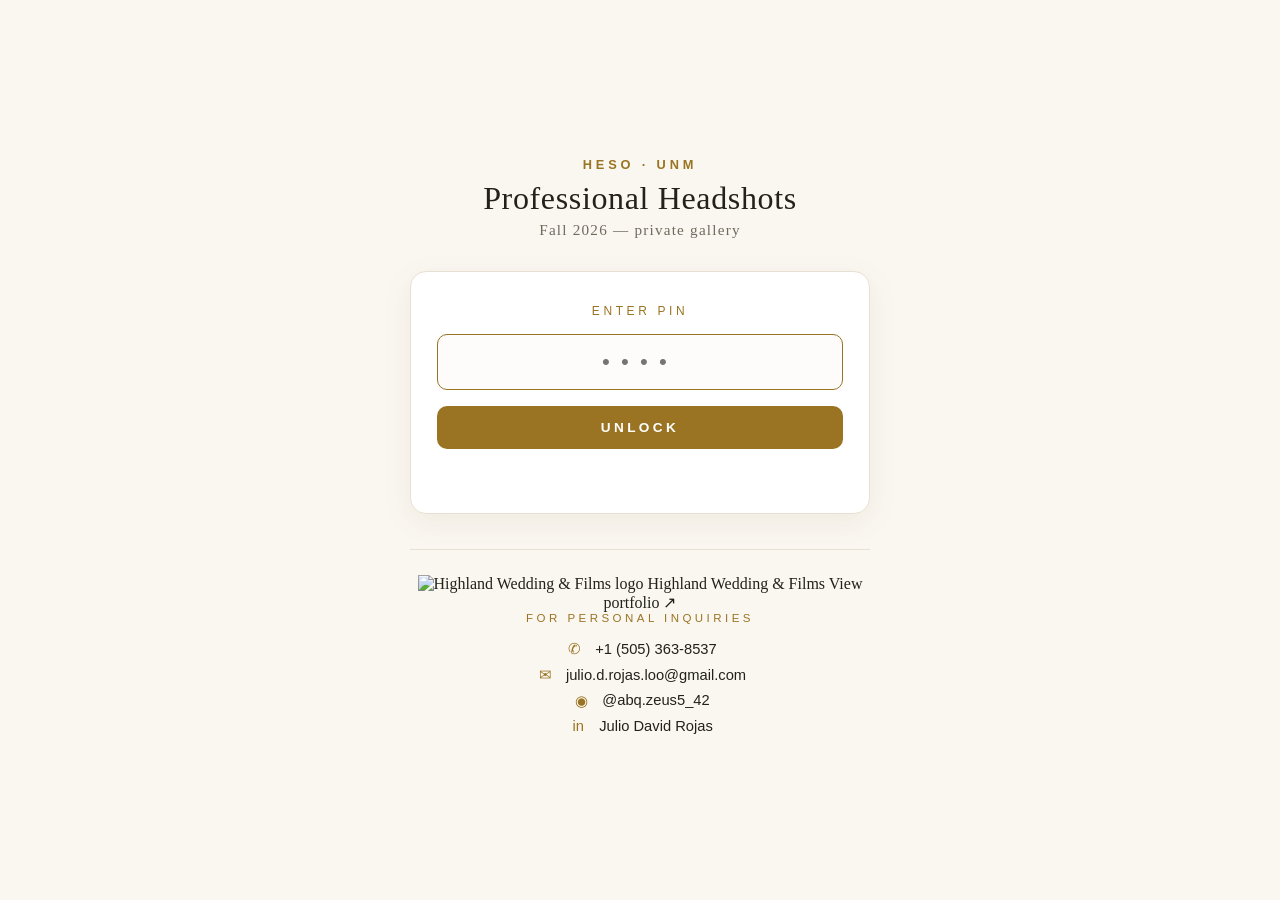
==== index.html @ ef0e8b31 "Add Highland Wedding & Films logo linking to portfolio" ====
<!DOCTYPE html>
<html lang="en">
<head>
<meta charset="UTF-8">
<meta name="viewport" content="width=device-width, initial-scale=1.0">
<title>HESO · UNM — Headshots</title>
<meta name="description" content="HESO UNM professional headshots — Fall 2026. Private gallery.">
<link rel="stylesheet" href="styles.css">
</head>
<body class="pinpage">
  <div class="pinwrap">
    <div class="brand">HESO · UNM</div>
    <h1>Professional Headshots</h1>
    <p class="sub">Fall 2026 — private gallery</p>
    <div class="pinbox">
      <div class="pintitle">ENTER PIN</div>
      <input type="password" inputmode="numeric" id="pinInput" placeholder="••••" autocomplete="off" maxlength="12">
      <button id="pinGo">UNLOCK</button>
      <div class="pinerr" id="pinErr"></div>
    </div>
    <div class="contact">
      <a class="logolink" href="https://highlandfilms.lovable.app" target="_blank" rel="noopener" aria-label="Highland Wedding and Films — portfolio">
        <img src="assets/logo-badge.png" alt="Highland Wedding &amp; Films logo">
        <span class="logoname">Highland Wedding &amp; Films</span>
        <span class="logocta">View portfolio ↗</span>
      </a>
      <div class="ctitle">For personal inquiries</div>
      <div class="crow"><span class="cicon">✆</span><a href="tel:+15053638537">+1 (505) 363-8537</a></div>
      <div class="crow"><span class="cicon">✉</span><a href="mailto:julio.d.rojas.loo@gmail.com">julio.d.rojas.loo@gmail.com</a></div>
      <div class="crow"><span class="cicon">◉</span><a href="https://www.instagram.com/abq.zeus5_42" target="_blank" rel="noopener">@abq.zeus5_42</a></div>
      <div class="crow"><span class="cicon">in</span><a href="https://www.linkedin.com/in/julio-david-rojas/" target="_blank" rel="noopener">Julio David Rojas</a></div>
    </div>
  </div>
<script src="app.js"></script>
</body>
</html>
---- styles.css ----
:root{
  --bg:#faf7f1; --bg2:#ffffff; --card:#ffffff;
  --gold:#9a7422; --gold2:#7c5d1a; --ink:#23211c; --dim:#6f6a5e;
  --line:#e8e1d3;
}
*{box-sizing:border-box;margin:0;padding:0}
body{background:var(--bg);color:var(--ink);font-family:Georgia,'Times New Roman',serif;min-height:100vh}
.brand{font-family:Arial,Helvetica,sans-serif;font-weight:700;letter-spacing:.3em;font-size:.8rem;color:var(--gold);text-transform:uppercase}
h1{font-size:2rem;font-weight:400;letter-spacing:.02em;margin:.5rem 0 .2rem}
.sub{color:var(--dim);font-size:.95rem;letter-spacing:.08em}

/* PIN page */
.pinpage{display:flex;align-items:center;justify-content:center;padding:2rem 1rem}
.pinwrap{text-align:center;max-width:460px;width:100%}
.pinbox{margin-top:2rem;background:var(--bg2);border:1px solid var(--line);border-radius:16px;padding:2rem 1.6rem;box-shadow:0 8px 30px rgba(120,95,40,.08)}
.pintitle{font-family:Arial,Helvetica,sans-serif;font-size:.75rem;letter-spacing:.3em;color:var(--gold);margin-bottom:1rem}
.pinbox input{width:100%;padding:.9rem;font-size:1.4rem;text-align:center;letter-spacing:.5em;background:#fdfcfa;color:var(--ink);border:1px solid #d8d0bd;border-radius:10px;outline:none}
.pinbox input:focus{border-color:var(--gold)}
.pinbox button{width:100%;margin-top:1rem;padding:.85rem;font-family:Arial,Helvetica,sans-serif;font-size:.85rem;letter-spacing:.25em;background:var(--gold);color:#fff;border:none;border-radius:10px;cursor:pointer;font-weight:700}
.pinbox button:hover{background:var(--gold2)}
.pinerr{color:#c0392b;font-size:.85rem;min-height:1.2rem;margin-top:.8rem;font-family:Arial,Helvetica,sans-serif}

/* Contact block (shared) */
.contact{margin-top:2.2rem;padding-top:1.6rem;border-top:1px solid var(--line)}
.contact .ctitle{font-family:Arial,Helvetica,sans-serif;font-size:.72rem;letter-spacing:.3em;color:var(--gold);margin-bottom:1rem;text-transform:uppercase}
.contact .crow{display:flex;align-items:center;justify-content:center;gap:.6rem;margin:.55rem 0;font-family:Arial,Helvetica,sans-serif;font-size:.92rem}
.contact a{color:var(--ink);text-decoration:none}
.contact a:hover{color:var(--gold)}
.contact .cicon{width:1.4rem;text-align:center;color:var(--gold)}

/* Gallery */
.gallerypage header{text-align:center;padding:2.4rem 1rem 1.2rem}
.count{margin-top:.6rem;font-family:Arial,Helvetica,sans-serif;font-size:.75rem;letter-spacing:.25em;color:var(--gold)}
main{max-width:1200px;margin:0 auto;padding:1rem}
.grid{display:grid;grid-template-columns:repeat(auto-fill,minmax(220px,1fr));gap:1.2rem}
.card{background:var(--card);border-radius:14px;overflow:hidden;cursor:pointer;transition:transform .2s, box-shadow .2s;border:1px solid var(--line);box-shadow:0 4px 18px rgba(120,95,40,.06)}
.card:hover{transform:translateY(-4px);box-shadow:0 14px 36px rgba(120,95,40,.14)}
.card img{width:100%;aspect-ratio:4/5;object-fit:cover;display:block}
.card .nm{padding:.8rem .9rem;font-size:.95rem;text-align:center;letter-spacing:.03em}
.empty{text-align:center;color:var(--dim);padding:4rem 1rem;font-size:1.05rem}
footer{text-align:center;padding:2.5rem 1rem 3rem;color:var(--dim);font-family:Arial,Helvetica,sans-serif;font-size:.7rem;letter-spacing:.3em}
footer .contact{max-width:460px;margin:2rem auto 0;padding-top:1.6rem}

/* Lightbox */
.lightbox{position:fixed;inset:0;background:rgba(30,26,18,.92);display:none;align-items:center;justify-content:center;z-index:50;padding:1rem}
.lightbox.open{display:flex}
.lb-card{text-align:center;max-width:min(560px,92vw);background:var(--bg2);border-radius:14px;padding:1.2rem}
.lb-card img{max-width:100%;max-height:62vh;border-radius:10px;box-shadow:0 12px 40px rgba(0,0,0,.25)}
.lb-name{margin:1rem 0 .4rem;font-size:1.2rem;color:var(--ink)}
.lb-nav{position:absolute;top:50%;transform:translateY(-50%);background:none;border:none;color:#fff;font-size:3rem;cursor:pointer;padding:1rem;line-height:1;text-shadow:0 2px 12px rgba(0,0,0,.5)}
#lbPrev{left:.5rem}#lbNext{right:.5rem}
.lb-close{margin-top:1rem;padding:.7rem 1.6rem;font-family:Arial,Helvetica,sans-serif;font-size:.75rem;letter-spacing:.25em;background:transparent;color:var(--ink);border:1px solid var(--gold);border-radius:10px;cursor:pointer}
.lb-close:hover{background:rgba(154,116,34,.12)}
.lb-download{display:inline-block;margin-top:1rem;color:var(--gold);font-family:Arial,Helvetica,sans-serif;font-size:.8rem;letter-spacing:.15em;text-decoration:none}
.lb-download:hover{color:var(--gold2)}
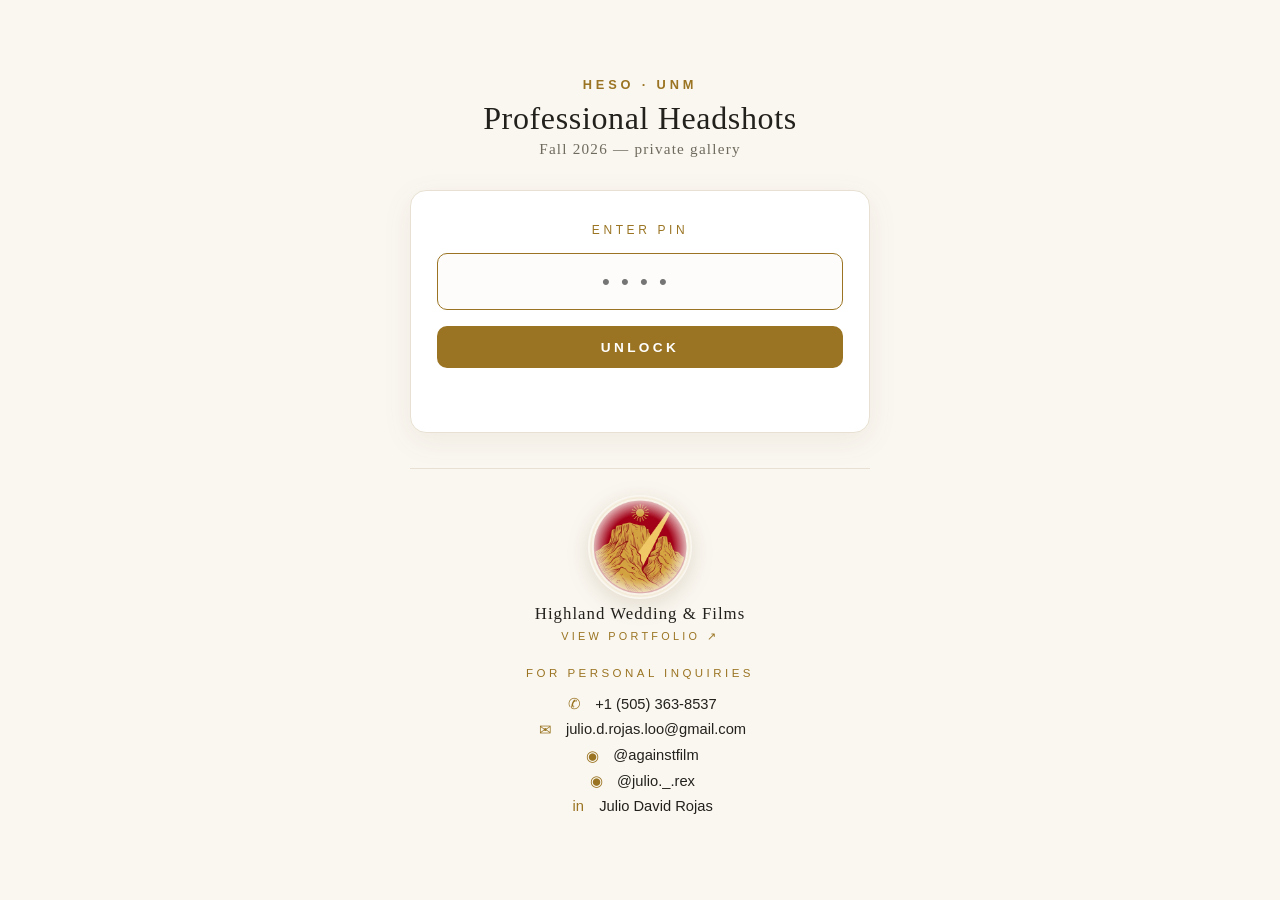
==== commit 3b8f9ca4: "Fix logo whitelist + correct Instagram handles" ====
--- a/index.html
+++ b/index.html
@@ -27,7 +27,8 @@
       <div class="ctitle">For personal inquiries</div>
       <div class="crow"><span class="cicon">✆</span><a href="tel:+15053638537">+1 (505) 363-8537</a></div>
       <div class="crow"><span class="cicon">✉</span><a href="mailto:julio.d.rojas.loo@gmail.com">julio.d.rojas.loo@gmail.com</a></div>
-      <div class="crow"><span class="cicon">◉</span><a href="https://www.instagram.com/abq.zeus5_42" target="_blank" rel="noopener">@abq.zeus5_42</a></div>
+      <div class="crow"><span class="cicon">◉</span><a href="https://www.instagram.com/againstfilm" target="_blank" rel="noopener">@againstfilm</a></div>
+      <div class="crow"><span class="cicon">◉</span><a href="https://www.instagram.com/julio._.rex" target="_blank" rel="noopener">@julio._.rex</a></div>
       <div class="crow"><span class="cicon">in</span><a href="https://www.linkedin.com/in/julio-david-rojas/" target="_blank" rel="noopener">Julio David Rojas</a></div>
     </div>
   </div>
--- a/styles.css
+++ b/styles.css
@@ -8,7 +8,6 @@
 .brand{font-family:Arial,Helvetica,sans-serif;font-weight:700;letter-spacing:.3em;font-size:.8rem;color:var(--gold);text-transform:uppercase}
 h1{font-size:2rem;font-weight:400;letter-spacing:.02em;margin:.5rem 0 .2rem}
 .sub{color:var(--dim);font-size:.95rem;letter-spacing:.08em}
-
 /* PIN page */
 .pinpage{display:flex;align-items:center;justify-content:center;padding:2rem 1rem}
 .pinwrap{text-align:center;max-width:460px;width:100%}
@@ -21,6 +20,12 @@
 .pinerr{color:#c0392b;font-size:.85rem;min-height:1.2rem;margin-top:.8rem;font-family:Arial,Helvetica,sans-serif}
 
 /* Contact block (shared) */
+.logolink{display:flex;flex-direction:column;align-items:center;gap:.35rem;text-decoration:none;margin-bottom:1.5rem}
+.logolink img{width:104px;height:104px;border-radius:50%;box-shadow:0 6px 22px rgba(120,95,40,.18);transition:transform .2s, box-shadow .2s}
+.logolink:hover img{transform:translateY(-2px);box-shadow:0 10px 28px rgba(120,95,40,.30)}
+.logoname{font-family:Georgia,serif;font-size:1.05rem;letter-spacing:.06em;color:var(--ink)}
+.logocta{font-family:Arial,Helvetica,sans-serif;font-size:.68rem;letter-spacing:.3em;color:var(--gold);text-transform:uppercase}
+.logolink:hover .logocta{color:var(--gold2)}
 .contact{margin-top:2.2rem;padding-top:1.6rem;border-top:1px solid var(--line)}
 .contact .ctitle{font-family:Arial,Helvetica,sans-serif;font-size:.72rem;letter-spacing:.3em;color:var(--gold);margin-bottom:1rem;text-transform:uppercase}
 .contact .crow{display:flex;align-items:center;justify-content:center;gap:.6rem;margin:.55rem 0;font-family:Arial,Helvetica,sans-serif;font-size:.92rem}
@@ -53,3 +58,4 @@
 .lb-close:hover{background:rgba(154,116,34,.12)}
 .lb-download{display:inline-block;margin-top:1rem;color:var(--gold);font-family:Arial,Helvetica,sans-serif;font-size:.8rem;letter-spacing:.15em;text-decoration:none}
 .lb-download:hover{color:var(--gold2)}
+
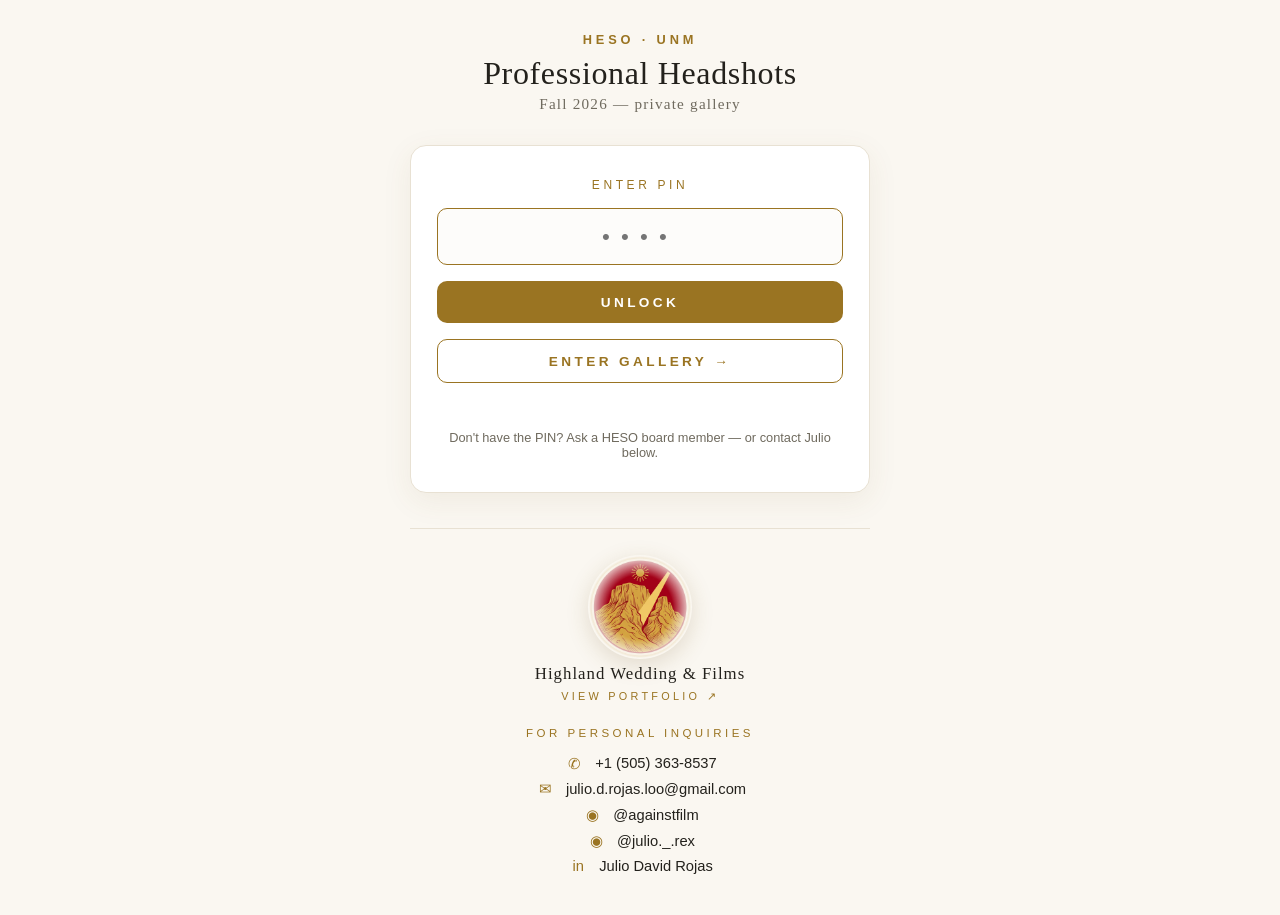
==== commit 273e1cf7: "Completeness pass: favicon, noindex, PIN help, ZIP chunking, LinkedIn square, photo deep links" ====
--- a/index.html
+++ b/index.html
@@ -5,6 +5,15 @@
 <meta name="viewport" content="width=device-width, initial-scale=1.0">
 <title>HESO · UNM — Headshots</title>
 <meta name="description" content="HESO UNM professional headshots — Fall 2026. Private gallery.">
+<meta name="robots" content="noindex, nofollow">
+<link rel="icon" href="/favicon.ico" sizes="any">
+<link rel="apple-touch-icon" href="assets/logo-badge.png">
+<meta property="og:type" content="website">
+<meta property="og:site_name" content="HESO · UNM">
+<meta property="og:title" content="HESO · UNM — Professional Headshots">
+<meta property="og:description" content="Fall 2026 headshot gallery for HESO members. Enter your PIN to view and download your photos.">
+<meta property="og:image" content="https://heso-headshots.pages.dev/assets/logo-badge.png">
+<meta name="twitter:card" content="summary">
 <link rel="stylesheet" href="styles.css">
 </head>
 <body class="pinpage">
@@ -16,7 +25,9 @@
       <div class="pintitle">ENTER PIN</div>
       <input type="password" inputmode="numeric" id="pinInput" placeholder="••••" autocomplete="off" maxlength="12">
       <button id="pinGo">UNLOCK</button>
+      <button id="enterGallery" class="entergallery" style="display:none">ENTER GALLERY →</button>
       <div class="pinerr" id="pinErr"></div>
+      <div class="pinhelp">Don't have the PIN? Ask a HESO board member — or contact Julio below.</div>
     </div>
     <div class="contact">
       <a class="logolink" href="https://highlandfilms.lovable.app" target="_blank" rel="noopener" aria-label="Highland Wedding and Films — portfolio">
--- a/styles.css
+++ b/styles.css
@@ -8,6 +8,7 @@
 .brand{font-family:Arial,Helvetica,sans-serif;font-weight:700;letter-spacing:.3em;font-size:.8rem;color:var(--gold);text-transform:uppercase}
 h1{font-size:2rem;font-weight:400;letter-spacing:.02em;margin:.5rem 0 .2rem}
 .sub{color:var(--dim);font-size:.95rem;letter-spacing:.08em}
+
 /* PIN page */
 .pinpage{display:flex;align-items:center;justify-content:center;padding:2rem 1rem}
 .pinwrap{text-align:center;max-width:460px;width:100%}
@@ -18,6 +19,9 @@
 .pinbox button{width:100%;margin-top:1rem;padding:.85rem;font-family:Arial,Helvetica,sans-serif;font-size:.85rem;letter-spacing:.25em;background:var(--gold);color:#fff;border:none;border-radius:10px;cursor:pointer;font-weight:700}
 .pinbox button:hover{background:var(--gold2)}
 .pinerr{color:#c0392b;font-size:.85rem;min-height:1.2rem;margin-top:.8rem;font-family:Arial,Helvetica,sans-serif}
+.pinhelp{color:var(--dim);font-size:.8rem;margin-top:.9rem;font-family:Arial,Helvetica,sans-serif}
+.entergallery{background:transparent!important;color:var(--gold)!important;border:1px solid var(--gold)!important}
+.entergallery:hover{background:rgba(154,116,34,.12)!important}
 
 /* Contact block (shared) */
 .logolink{display:flex;flex-direction:column;align-items:center;gap:.35rem;text-decoration:none;margin-bottom:1.5rem}
@@ -40,7 +44,7 @@
 .grid{display:grid;grid-template-columns:repeat(auto-fill,minmax(220px,1fr));gap:1.2rem}
 .card{background:var(--card);border-radius:14px;overflow:hidden;cursor:pointer;transition:transform .2s, box-shadow .2s;border:1px solid var(--line);box-shadow:0 4px 18px rgba(120,95,40,.06)}
 .card:hover{transform:translateY(-4px);box-shadow:0 14px 36px rgba(120,95,40,.14)}
-.card img{width:100%;aspect-ratio:4/5;object-fit:cover;display:block}
+.card img{width:100%;aspect-ratio:4/5;object-fit:cover;display:block;background:#eee7d8}
 .card .nm{padding:.8rem .9rem;font-size:.95rem;text-align:center;letter-spacing:.03em}
 .empty{text-align:center;color:var(--dim);padding:4rem 1rem;font-size:1.05rem}
 footer{text-align:center;padding:2.5rem 1rem 3rem;color:var(--dim);font-family:Arial,Helvetica,sans-serif;font-size:.7rem;letter-spacing:.3em}
@@ -58,4 +62,28 @@
 .lb-close:hover{background:rgba(154,116,34,.12)}
 .lb-download{display:inline-block;margin-top:1rem;color:var(--gold);font-family:Arial,Helvetica,sans-serif;font-size:.8rem;letter-spacing:.15em;text-decoration:none}
 .lb-download:hover{color:var(--gold2)}
+.lb-counter{font-family:Arial,Helvetica,sans-serif;font-size:.72rem;letter-spacing:.25em;color:var(--dim);margin-top:.2rem}
+.lb-report{display:inline-block;margin-top:.55rem;color:var(--dim);font-family:Arial,Helvetica,sans-serif;font-size:.72rem;letter-spacing:.08em;text-decoration:underline;text-underline-offset:3px}
+.lb-report:hover{color:var(--gold)}
+.lb-square{margin-top:.6rem;padding:.55rem 1.2rem;font-family:Arial,Helvetica,sans-serif;font-size:.72rem;letter-spacing:.18em;background:transparent;color:var(--gold);border:1px solid var(--gold);border-radius:10px;cursor:pointer}
+.lb-square:hover:not(:disabled){background:rgba(154,116,34,.12)}
+.lb-square:disabled{opacity:.5;cursor:default}
+.lb-hint{margin-top:.9rem;color:var(--dim);font-family:Arial,Helvetica,sans-serif;font-size:.72rem;line-height:1.5}
 
+/* Toolbar: search / sort / select / downloads */
+.toolbar{max-width:1200px;margin:0 auto;padding:.4rem 1rem 0;display:flex;flex-wrap:wrap;gap:.6rem;align-items:center;justify-content:center}
+.toolbar input[type=search]{flex:1 1 220px;max-width:340px;padding:.6rem .9rem;font-family:Arial,Helvetica,sans-serif;font-size:.9rem;color:var(--ink);background:var(--bg2);border:1px solid #d8d0bd;border-radius:10px;outline:none}
+.toolbar input[type=search]:focus{border-color:var(--gold)}
+.toolbar select{padding:.6rem .7rem;font-family:Arial,Helvetica,sans-serif;font-size:.85rem;color:var(--ink);background:var(--bg2);border:1px solid #d8d0bd;border-radius:10px;outline:none;cursor:pointer}
+.tbtn{padding:.62rem 1.1rem;font-family:Arial,Helvetica,sans-serif;font-size:.72rem;font-weight:700;letter-spacing:.18em;background:var(--bg2);color:var(--ink);border:1px solid var(--gold);border-radius:10px;cursor:pointer}
+.tbtn:hover:not(:disabled){background:rgba(154,116,34,.12)}
+.tbtn.gold{background:var(--gold);color:#fff}
+.tbtn.gold:hover:not(:disabled){background:var(--gold2)}
+.tbtn:disabled{opacity:.45;cursor:default}
+
+/* Select mode */
+.card{position:relative}
+.card .selbadge{position:absolute;top:.6rem;right:.6rem;width:1.7rem;height:1.7rem;border-radius:50%;border:2px solid #fff;background:rgba(30,26,18,.35);color:#fff;font-size:1rem;line-height:1.55rem;text-align:center;display:none;box-shadow:0 2px 8px rgba(0,0,0,.25)}
+body.selecting .card .selbadge{display:block}
+.card.sel{outline:3px solid var(--gold);outline-offset:-3px}
+.card.sel .selbadge{background:var(--gold)}
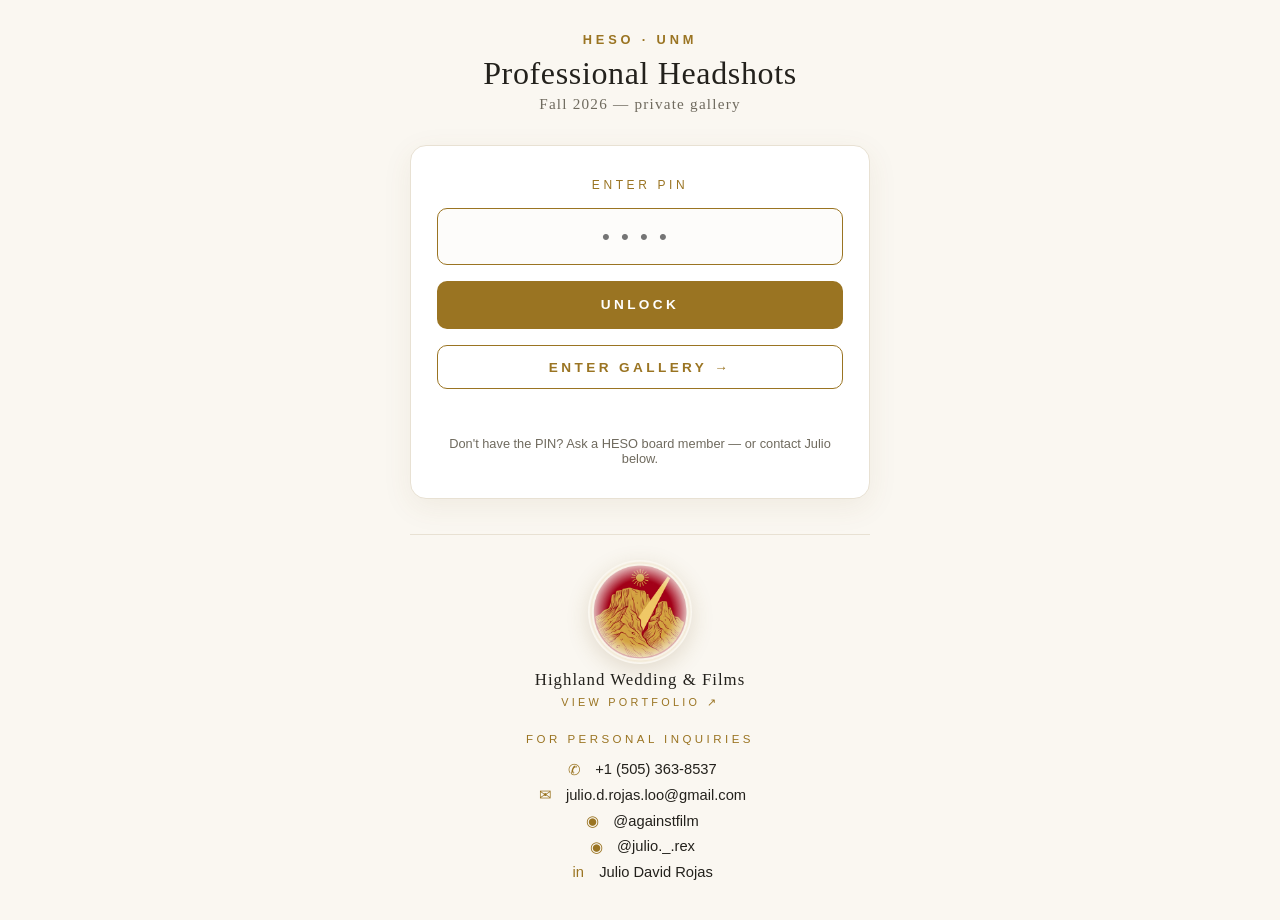
==== commit 00fed2d7: "Mobile optimization + member login clears admin session" ====
--- a/index.html
+++ b/index.html
@@ -2,18 +2,28 @@
 <html lang="en">
 <head>
 <meta charset="UTF-8">
-<meta name="viewport" content="width=device-width, initial-scale=1.0">
+<meta name="viewport" content="width=device-width, initial-scale=1.0, viewport-fit=cover">
+<meta name="theme-color" content="#faf7f1">
+<meta name="mobile-web-app-capable" content="yes">
+<meta name="apple-mobile-web-app-capable" content="yes">
+<meta name="apple-mobile-web-app-status-bar-style" content="default">
 <title>HESO · UNM — Headshots</title>
-<meta name="description" content="HESO UNM professional headshots — Fall 2026. Private gallery.">
+<meta name="description" content="HESO UNM professional headshots — Fall 2026 private gallery. Photography by Julio David Rojas, Highland Wedding & Films.">
+<meta property="og:type" content="website">
+<meta property="og:site_name" content="HESO · UNM — Headshots">
+<meta property="og:title" content="HESO · UNM — Professional Headshots">
+<meta property="og:description" content="HESO UNM professional headshots — Fall 2026 private gallery. Photography by Julio David Rojas, Highland Wedding & Films.">
+<meta property="og:url" content="https://heso-headshots.pages.dev/">
+<meta property="og:image" content="https://heso-headshots.pages.dev/assets/og-preview.jpg">
+<meta property="og:image:width" content="1200">
+<meta property="og:image:height" content="630">
+<meta name="twitter:card" content="summary_large_image">
+<meta name="twitter:title" content="HESO · UNM — Professional Headshots">
+<meta name="twitter:description" content="HESO UNM professional headshots — Fall 2026 private gallery. Photography by Julio David Rojas, Highland Wedding & Films.">
+<meta name="twitter:image" content="https://heso-headshots.pages.dev/assets/og-preview.jpg">
 <meta name="robots" content="noindex, nofollow">
 <link rel="icon" href="/favicon.ico" sizes="any">
 <link rel="apple-touch-icon" href="assets/logo-badge.png">
-<meta property="og:type" content="website">
-<meta property="og:site_name" content="HESO · UNM">
-<meta property="og:title" content="HESO · UNM — Professional Headshots">
-<meta property="og:description" content="Fall 2026 headshot gallery for HESO members. Enter your PIN to view and download your photos.">
-<meta property="og:image" content="https://heso-headshots.pages.dev/assets/logo-badge.png">
-<meta name="twitter:card" content="summary">
 <link rel="stylesheet" href="styles.css">
 </head>
 <body class="pinpage">
--- a/styles.css
+++ b/styles.css
@@ -87,3 +87,44 @@
 body.selecting .card .selbadge{display:block}
 .card.sel{outline:3px solid var(--gold);outline-offset:-3px}
 .card.sel .selbadge{background:var(--gold)}
+
+/* ---------- admin mode ---------- */
+#adminBar{max-width:1100px;margin:0 auto 1rem;padding:.7rem 1rem;background:#2b2118;color:#f3e3c2;border-radius:10px;font-size:.85rem;letter-spacing:.02em;text-align:center}
+.card{position:relative}
+.card .admBtn{position:absolute;top:.5rem;right:.5rem;z-index:3;border:none;border-radius:999px;padding:.35rem .7rem;font-size:.72rem;font-weight:700;letter-spacing:.06em;cursor:pointer;background:rgba(20,14,8,.82);color:#ffd98a;box-shadow:0 2px 10px rgba(0,0,0,.25)}
+.card .admBtn:hover{background:#000;color:#ffe9b0}
+.card .admBtn:disabled{opacity:.6;cursor:wait}
+.card.is-hidden{outline:2px dashed rgba(160,40,40,.55);outline-offset:-2px}
+.card.is-hidden img{opacity:.35;filter:grayscale(.7)}
+
+/* ---------- mobile gallery: 4 across, tap for options ---------- */
+@media (max-width: 640px){
+  .grid{grid-template-columns:repeat(4,1fr);gap:5px}
+  .card{border-radius:8px}
+  .card:hover{transform:none}
+  .card .nm{display:none}
+  .card .admBtn{display:none}
+  .card .selbadge{top:.3rem;right:.3rem;width:1.3rem;height:1.3rem;font-size:.8rem;line-height:1.15rem;border-width:1px}
+  .toolbar{gap:.4rem}
+}
+
+/* ---------- mobile optimization: iPhone + Android ---------- */
+html{-webkit-text-size-adjust:100%}
+body{min-height:100dvh;overscroll-behavior-y:none}
+*{-webkit-tap-highlight-color:transparent}
+button,input,select,a{touch-action:manipulation}
+.lightbox{padding:max(1rem,env(safe-area-inset-top)) max(1rem,env(safe-area-inset-right)) max(1rem,env(safe-area-inset-bottom)) max(1rem,env(safe-area-inset-left))}
+.lb-card img{max-height:62dvh}
+.lb-close,.lb-square{min-height:44px}
+.lb-download{display:inline-block;padding:.6rem .4rem}
+.tbtn{min-height:44px}
+#pinGo{min-height:48px}
+#pinInput{min-height:48px}
+@media (max-width:640px){
+  input,select,textarea{font-size:16px}
+  .lb-nav{font-size:2.2rem;padding:.8rem .5rem;min-width:44px;min-height:56px}
+  #lbPrev{left:env(safe-area-inset-left)}
+  #lbNext{right:env(safe-area-inset-right)}
+  .lb-card{padding:.9rem .7rem 1.1rem}
+  .toolbar{padding-left:max(.6rem,env(safe-area-inset-left));padding-right:max(.6rem,env(safe-area-inset-right))}
+}
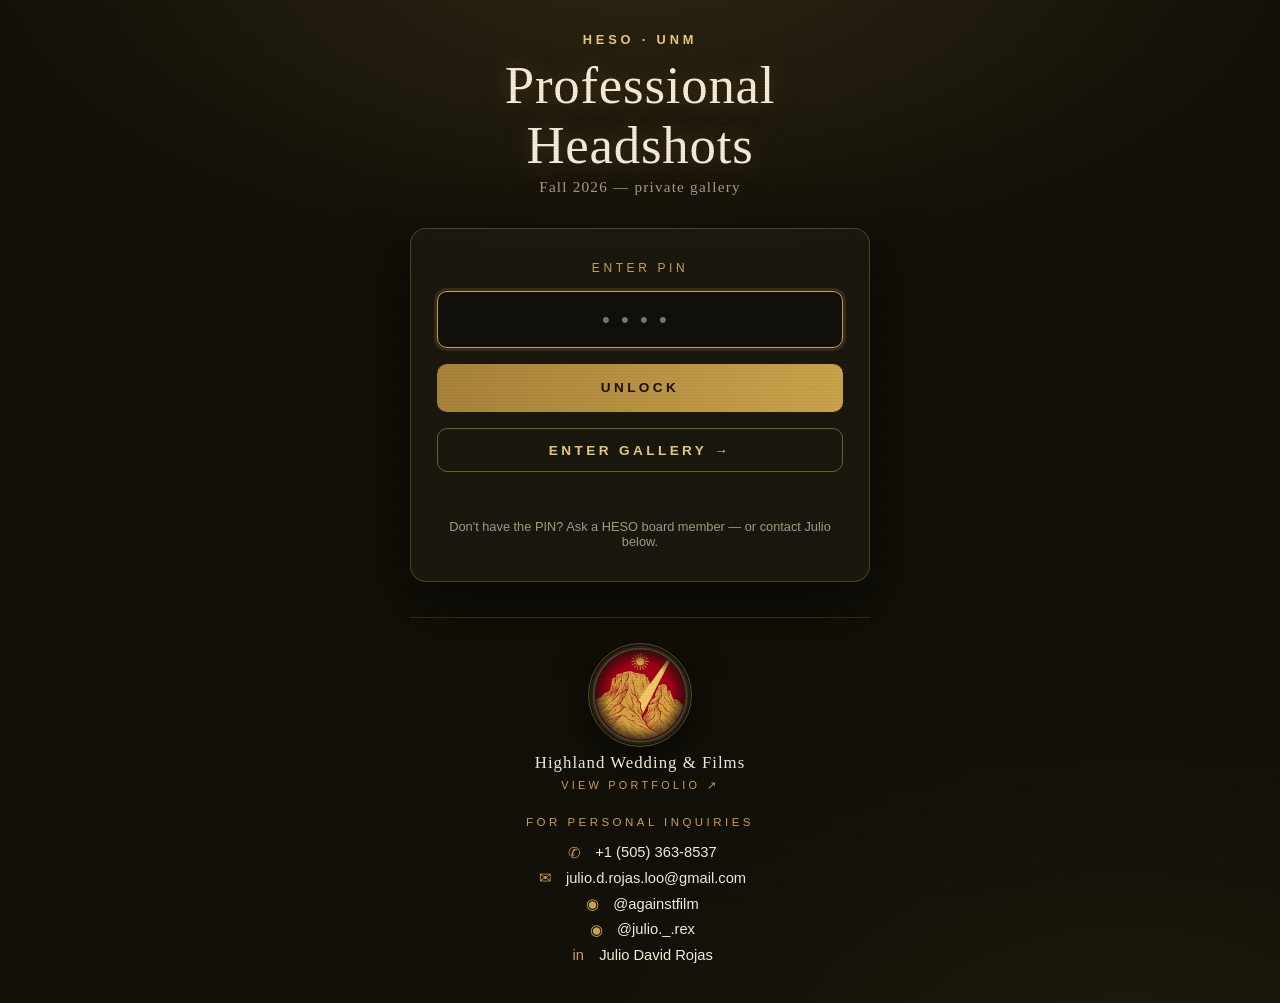
==== commit 9e530921: "Party theme: dark gallery edition" ====
--- a/index.html
+++ b/index.html
@@ -3,7 +3,7 @@
 <head>
 <meta charset="UTF-8">
 <meta name="viewport" content="width=device-width, initial-scale=1.0, viewport-fit=cover">
-<meta name="theme-color" content="#faf7f1">
+<meta name="theme-color" content="#131009">
 <meta name="mobile-web-app-capable" content="yes">
 <meta name="apple-mobile-web-app-capable" content="yes">
 <meta name="apple-mobile-web-app-status-bar-style" content="default">
--- a/styles.css
+++ b/styles.css
@@ -128,3 +128,119 @@
   .lb-card{padding:.9rem .7rem 1.1rem}
   .toolbar{padding-left:max(.6rem,env(safe-area-inset-left));padding-right:max(.6rem,env(safe-area-inset-right))}
 }
+
+/* ============================================================
+   PARTY THEME — dark gallery edition (after neonparty.pages.dev)
+   espresso-black + gold; photos as heroes, minimal chrome
+   ============================================================ */
+:root{
+  --bg:#131009; --bg2:#1d1710; --card:#1d1710;
+  --gold:#c9a24b; --gold2:#e8c87a; --ink:#f3ead8; --dim:#a89a80;
+  --line:#33291b;
+}
+body{
+  background:
+    radial-gradient(1100px 520px at 50% -5%, rgba(201,162,75,.15), transparent 60%),
+    radial-gradient(900px 620px at 88% 110%, rgba(201,162,75,.07), transparent 60%),
+    var(--bg);
+}
+body::after{
+  content:"";position:fixed;inset:0;pointer-events:none;z-index:2000;opacity:.045;
+  background:repeating-linear-gradient(0deg, rgba(0,0,0,.7) 0 1px, transparent 1px 3px);
+}
+::selection{background:var(--gold);color:#171106}
+
+/* header: display treatment */
+.brand{color:var(--gold2)}
+.gallerypage header{padding:3.4rem 1rem 1.6rem}
+.gallerypage header::after{
+  content:"";display:block;width:130px;height:2px;margin:1.15rem auto 0;
+  background:linear-gradient(90deg,transparent,var(--gold),transparent);
+}
+.gallerypage h1,.pinwrap h1{
+  font-size:clamp(2.15rem,6vw,3.3rem);color:var(--ink);letter-spacing:.015em;
+  text-shadow:0 0 26px rgba(201,162,75,.28);
+}
+.count{color:var(--gold2)}
+.logolink img{box-shadow:0 10px 34px rgba(0,0,0,.6);border:1px solid rgba(201,162,75,.4)}
+footer{color:var(--dim)}
+
+/* marquee (party signature) */
+.marquee{
+  overflow:hidden;white-space:nowrap;max-width:1200px;margin:.4rem auto .2rem;
+  border-top:1px solid rgba(201,162,75,.28);border-bottom:1px solid rgba(201,162,75,.28);
+  padding:.55rem 0;
+}
+.marquee .track{display:inline-flex;animation:hscroll 30s linear infinite}
+.marquee span{
+  display:inline-block;padding-right:2.6rem;font-family:Arial,Helvetica,sans-serif;
+  font-size:.68rem;letter-spacing:.34em;color:var(--gold);text-transform:uppercase;
+}
+@keyframes hscroll{to{transform:translateX(-50%)}}
+
+/* toolbar: glass pills, no boxes */
+.toolbar input[type=search],.toolbar select{
+  background:rgba(255,244,214,.05);border:1px solid rgba(201,162,75,.35);
+  color:var(--ink);border-radius:999px;
+}
+.toolbar input[type=search]::placeholder{color:var(--dim)}
+.toolbar input[type=search]:focus,.toolbar select:focus{border-color:var(--gold);box-shadow:0 0 0 3px rgba(201,162,75,.15)}
+.toolbar select option{background:#1d1710;color:var(--ink)}
+.tbtn{
+  background:rgba(255,244,214,.04);color:var(--ink);
+  border:1px solid rgba(201,162,75,.45);border-radius:999px;
+}
+.tbtn:hover:not(:disabled){background:rgba(201,162,75,.16)}
+.tbtn.gold{background:linear-gradient(90deg,#a8823a,var(--gold));color:#171106;border-color:transparent}
+.tbtn.gold:hover:not(:disabled){background:linear-gradient(90deg,var(--gold),#dcb968)}
+
+/* cards: image-first tiles, name as cinematic overlay */
+.grid{gap:.9rem}
+.card{
+  background:transparent;border:1px solid rgba(201,162,75,.16);border-radius:14px;
+  box-shadow:0 6px 22px rgba(0,0,0,.35);
+}
+.card:hover{transform:translateY(-4px);box-shadow:0 16px 44px rgba(201,162,75,.20)}
+.card img{background:#241c12}
+.card .nm{
+  position:absolute;left:0;right:0;bottom:0;z-index:2;text-align:left;
+  padding:1.5rem .9rem .6rem;font-size:.92rem;color:#f7efdd;letter-spacing:.03em;
+  background:linear-gradient(180deg,transparent,rgba(8,6,3,.74));
+  text-shadow:0 1px 8px rgba(0,0,0,.65);pointer-events:none;
+}
+
+/* PIN page: dark glass */
+.pinbox{
+  background:rgba(255,244,214,.03);border:1px solid rgba(201,162,75,.30);
+  box-shadow:0 24px 60px rgba(0,0,0,.5);
+}
+.pinbox input{background:rgba(0,0,0,.35);border:1px solid rgba(201,162,75,.40);color:var(--ink)}
+.pinbox input:focus{border-color:var(--gold);box-shadow:0 0 0 3px rgba(201,162,75,.15)}
+.pinbox button{background:linear-gradient(90deg,#a8823a,var(--gold));color:#171106}
+.pinbox button:hover{background:linear-gradient(90deg,var(--gold),#dcb968)}
+.entergallery{color:var(--gold2)!important;border:1px solid rgba(201,162,75,.5)!important;background:transparent!important}
+.pinerr{color:#ff9d8a}
+
+/* lightbox: dark panel */
+.lightbox{background:rgba(9,7,4,.95)}
+.lb-card{
+  background:#1d1710;border:1px solid rgba(201,162,75,.28);
+  box-shadow:0 30px 80px rgba(0,0,0,.65);
+}
+.lb-name{color:var(--ink)}
+.lb-close{color:var(--gold2)}
+.lb-close:hover{background:rgba(201,162,75,.14)}
+.lb-square{color:var(--gold2)}
+.lb-square:hover:not(:disabled){background:rgba(201,162,75,.14)}
+
+/* admin bar on dark */
+#adminBar{background:#241a0e;border:1px solid rgba(201,162,75,.35)}
+
+/* re-assert mobile rules above the theme layer */
+@media (max-width:640px){
+  .grid{grid-template-columns:repeat(4,1fr);gap:5px}
+  .card{border-radius:8px}
+  .card .nm{display:none}
+  .gallerypage header{padding:2.4rem 1rem 1.1rem}
+  .marquee{margin-left:.6rem;margin-right:.6rem}
+}
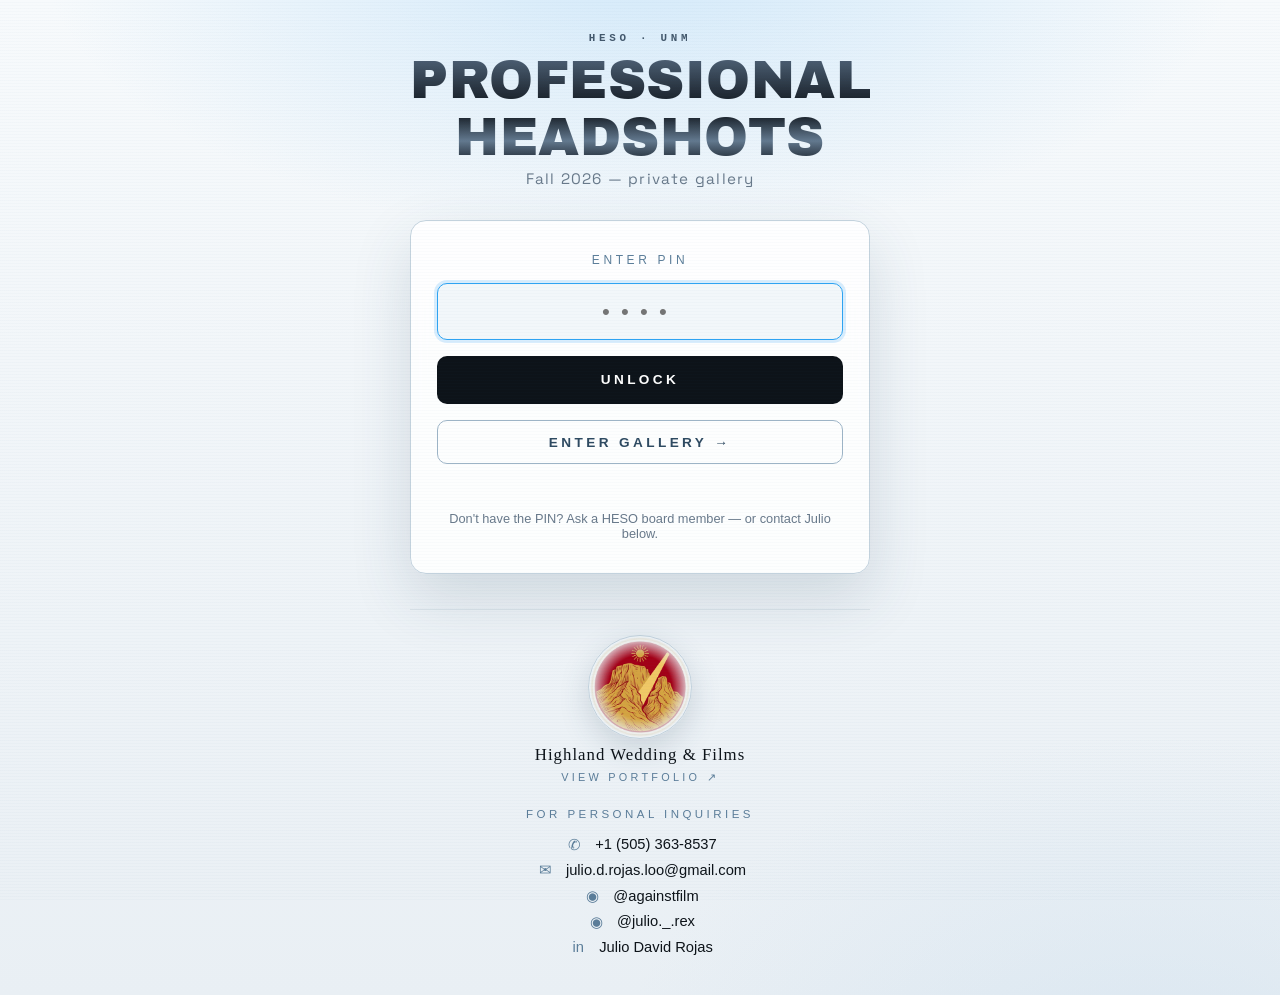
==== commit 4fa234f0: "White Lies theme: chrome/ice archive edition" ====
--- a/index.html
+++ b/index.html
@@ -3,7 +3,7 @@
 <head>
 <meta charset="UTF-8">
 <meta name="viewport" content="width=device-width, initial-scale=1.0, viewport-fit=cover">
-<meta name="theme-color" content="#131009">
+<meta name="theme-color" content="#eef2f5">
 <meta name="mobile-web-app-capable" content="yes">
 <meta name="apple-mobile-web-app-capable" content="yes">
 <meta name="apple-mobile-web-app-status-bar-style" content="default">
@@ -24,6 +24,9 @@
 <meta name="robots" content="noindex, nofollow">
 <link rel="icon" href="/favicon.ico" sizes="any">
 <link rel="apple-touch-icon" href="assets/logo-badge.png">
+<link rel="preconnect" href="https://fonts.googleapis.com">
+<link rel="preconnect" href="https://fonts.gstatic.com" crossorigin>
+<link href="https://fonts.googleapis.com/css2?family=Archivo+Black&family=Space+Grotesk:wght@300;400;500;600;700&display=swap" rel="stylesheet">
 <link rel="stylesheet" href="styles.css">
 </head>
 <body class="pinpage">
--- a/styles.css
+++ b/styles.css
@@ -244,3 +244,196 @@
   .gallerypage header{padding:2.4rem 1rem 1.1rem}
   .marquee{margin-left:.6rem;margin-right:.6rem}
 }
+
+/* ============================================================
+   WHITE LIES THEME — white / chrome / ice Y2K archive
+   (after whitelies.lovable.app, the White Lie Party Archives)
+   ============================================================ */
+:root{
+  --bg:#eef2f5; --bg2:#ffffff; --card:#ffffff;
+  --gold:#5b7d99; --gold2:#2e4a61; --ink:#0d1319; --dim:#68798a;
+  --line:#dbe4ea;
+}
+body{
+  font-family:'Space Grotesk',system-ui,sans-serif;
+  background:
+    radial-gradient(1000px 480px at 50% -5%, rgba(140,200,245,.35), transparent 60%),
+    radial-gradient(900px 600px at 90% 110%, rgba(190,215,235,.35), transparent 60%),
+    linear-gradient(180deg,#f7fafc,#e9eff4);
+  color:var(--ink);
+}
+body::after{
+  opacity:.05;
+  background:repeating-linear-gradient(0deg, rgba(70,110,140,.5) 0 1px, transparent 1px 3px);
+}
+::selection{background:#0d1319;color:#bfe3ff}
+
+/* chrome display type */
+.gallerypage h1,.pinwrap h1,.roll-title{
+  font-family:'Archivo Black',sans-serif;font-weight:400;text-transform:uppercase;
+  background:linear-gradient(180deg,#54687e 0%,#0d1319 52%,#63798f 78%,#10161d 100%);
+  -webkit-background-clip:text;background-clip:text;color:transparent;
+  text-shadow:none;letter-spacing:.01em;
+}
+.ice-dot{
+  background:none;color:#2ea3f2;-webkit-text-fill-color:#2ea3f2;
+  text-shadow:0 0 14px rgba(46,163,242,.45);
+}
+.brand{
+  font-family:ui-monospace,'SF Mono',Menlo,monospace;color:#43586c;
+  letter-spacing:.34em;font-size:.68rem;
+}
+.kicker{
+  font-family:ui-monospace,'SF Mono',Menlo,monospace;font-size:.66rem;
+  letter-spacing:.32em;color:#5b7d99;text-transform:uppercase;margin-bottom:.5rem;
+}
+
+/* ---------- hero ---------- */
+.gallerypage header.hero{
+  position:relative;min-height:92svh;display:flex;align-items:center;justify-content:center;
+  text-align:center;padding:4.5rem 1.2rem 3.5rem;overflow:hidden;
+}
+.gallerypage header.hero::after{content:none}
+.hero-strip{
+  position:absolute;inset:0;display:flex;gap:6px;justify-content:center;
+  -webkit-mask-image:linear-gradient(180deg,transparent,#000 18%,#000 78%,transparent);
+  mask-image:linear-gradient(180deg,transparent,#000 18%,#000 78%,transparent);
+  opacity:.4;
+}
+.hero-strip img{
+  height:100%;width:auto;min-width:19%;object-fit:cover;flex:1 1 0;
+  filter:saturate(.82) brightness(1.07) contrast(.97);
+}
+.hero-strip::after{
+  content:"";position:absolute;inset:0;
+  background:linear-gradient(180deg,rgba(247,250,252,.72),rgba(247,250,252,.42) 42%,rgba(238,242,245,.94));
+}
+.hero-inner{position:relative;z-index:1;max-width:60rem}
+.hero-capsule{
+  display:inline-block;margin-top:1rem;font-family:ui-monospace,'SF Mono',Menlo,monospace;
+  font-size:.64rem;letter-spacing:.34em;color:#2e4a61;text-transform:uppercase;
+  border:1px solid rgba(91,125,153,.55);border-radius:999px;padding:.45rem 1.1rem;
+  background:rgba(255,255,255,.55);backdrop-filter:blur(6px);
+}
+.gallerypage .hero h1{font-size:clamp(2.7rem,10vw,6.8rem);line-height:.98;margin:1.3rem 0 .4rem}
+.hero-vol{
+  font-family:ui-monospace,'SF Mono',Menlo,monospace;font-size:.78rem;
+  letter-spacing:.4em;color:#2ea3f2;text-transform:uppercase;
+}
+.gallerypage .hero .sub{margin-top:1.3rem;color:#3c4f61;font-size:1rem;line-height:1.65}
+.gallerypage .hero .count{
+  display:inline-block;margin-top:1.4rem;font-family:ui-monospace,'SF Mono',Menlo,monospace;
+  font-size:.7rem;letter-spacing:.3em;color:#2e4a61;
+  border:1px solid rgba(91,125,153,.55);border-radius:999px;padding:.5rem 1.2rem;
+  background:rgba(255,255,255,.55);
+}
+.hero-cta{
+  display:inline-block;margin-top:1.8rem;font-family:'Space Grotesk',sans-serif;font-weight:700;
+  font-size:.8rem;letter-spacing:.26em;text-transform:uppercase;text-decoration:none;
+  color:#fff;background:#0d1319;padding:1rem 2.3rem;border-radius:999px;
+  box-shadow:0 14px 34px rgba(13,19,25,.28),0 0 0 1px rgba(255,255,255,.35) inset;
+  transition:transform .2s;
+}
+.hero-cta:hover{transform:scale(1.045)}
+.hero-scroll{
+  margin-top:2.2rem;font-family:ui-monospace,'SF Mono',Menlo,monospace;
+  font-size:.62rem;letter-spacing:.42em;color:#68798a;animation:bob 2s ease-in-out infinite;
+}
+@keyframes bob{0%,100%{transform:translateY(0)}50%{transform:translateY(7px)}}
+
+/* ---------- camera roll section ---------- */
+.roll-head{padding:3.2rem .2rem 1.4rem}
+.roll-title{font-size:clamp(1.9rem,5.5vw,3.4rem);line-height:1}
+.roll-sub{color:var(--dim);margin-top:.55rem;font-size:.98rem}
+.roll-end{
+  text-align:center;padding:2.6rem 1rem 1rem;
+  font-family:ui-monospace,'SF Mono',Menlo,monospace;font-size:.64rem;
+  letter-spacing:.36em;color:#8ba0b3;text-transform:uppercase;
+}
+
+/* ---------- marquee: chrome strip ---------- */
+.marquee{
+  background:rgba(255,255,255,.65);border-top:1px solid #ccd9e2;border-bottom:1px solid #ccd9e2;
+  max-width:none;margin:0;padding:.6rem 0;
+}
+.marquee span{
+  font-family:'Space Grotesk',sans-serif;font-weight:600;font-size:.7rem;
+  letter-spacing:.3em;color:#0d1319;
+}
+
+/* ---------- toolbar: white glass pills ---------- */
+.toolbar input[type=search],.toolbar select{
+  background:rgba(255,255,255,.8);border:1px solid #c3d2dd;color:var(--ink);
+  border-radius:999px;backdrop-filter:blur(6px);
+}
+.toolbar input[type=search]:focus,.toolbar select:focus{
+  border-color:#2ea3f2;box-shadow:0 0 0 3px rgba(46,163,242,.18);
+}
+.toolbar select option{background:#fff;color:var(--ink)}
+.tbtn{
+  background:rgba(255,255,255,.8);color:var(--ink);
+  border:1px solid #9db4c6;border-radius:999px;
+}
+.tbtn:hover:not(:disabled){background:#e7f1f8}
+.tbtn.gold{background:#0d1319;color:#fff;border-color:#0d1319}
+.tbtn.gold:hover:not(:disabled){background:#22303d}
+
+/* ---------- tiles: white cards + archive index chip ---------- */
+.grid{gap:1rem}
+.card{
+  background:#fff;border:1px solid #d5e0e8;border-radius:16px;
+  box-shadow:0 4px 16px rgba(46,74,97,.08);
+}
+.card:hover{transform:translateY(-4px);box-shadow:0 16px 40px rgba(46,115,170,.18)}
+.card img{background:#e6edf2}
+.card .tnum{
+  position:absolute;top:.55rem;left:.55rem;z-index:2;
+  font-family:ui-monospace,'SF Mono',Menlo,monospace;font-size:.6rem;letter-spacing:.14em;
+  color:#0d1319;background:rgba(255,255,255,.78);backdrop-filter:blur(5px);
+  border:1px solid rgba(160,185,205,.7);border-radius:999px;padding:.22rem .55rem;
+  pointer-events:none;
+}
+.card .nm{
+  background:linear-gradient(180deg,transparent,rgba(8,14,20,.72));color:#f4f9fc;
+}
+
+/* ---------- PIN page: chrome box ---------- */
+.pinbox{
+  background:rgba(255,255,255,.85);border:1px solid #c3d2dd;
+  box-shadow:0 24px 60px rgba(46,74,97,.16);backdrop-filter:blur(8px);
+}
+.pinbox input{background:#f2f7fa;border:1px solid #b9cbd9;color:var(--ink)}
+.pinbox input:focus{border-color:#2ea3f2;box-shadow:0 0 0 3px rgba(46,163,242,.18)}
+.pinbox button{background:#0d1319;color:#fff}
+.pinbox button:hover{background:#22303d}
+.entergallery{color:#2e4a61!important;border:1px solid #9db4c6!important;background:transparent!important}
+.pintitle{color:#5b7d99}
+.logolink img{border:1px solid #c3d2dd;box-shadow:0 10px 30px rgba(46,74,97,.18)}
+.pinerr{color:#c0392b}
+
+/* ---------- lightbox: dark stage, white card ---------- */
+.lightbox{background:rgba(10,16,22,.93)}
+.lb-card{
+  background:#ffffff;border:1px solid #c3d2dd;
+  box-shadow:0 30px 80px rgba(0,0,0,.5);
+}
+.lb-name{color:var(--ink)}
+.lb-close{color:#2e4a61;border-color:#9db4c6}
+.lb-close:hover{background:#e7f1f8}
+.lb-square{color:#2e4a61;border-color:#9db4c6}
+.lb-square:hover:not(:disabled){background:#e7f1f8}
+.lb-download{color:#1c7ec2}
+
+/* admin bar stays a dark chip on the white theme */
+#adminBar{background:#0d1319;border:1px solid #0d1319;color:#dcebf5}
+
+/* ---------- mobile re-assertions ---------- */
+@media (max-width:640px){
+  .grid{grid-template-columns:repeat(4,1fr);gap:5px}
+  .card{border-radius:9px}
+  .card .nm{display:none}
+  .card .tnum{font-size:.5rem;padding:.14rem .4rem;top:.35rem;left:.35rem;letter-spacing:.08em}
+  .gallerypage header.hero{min-height:88svh;padding:3.4rem 1rem 2.6rem}
+  .roll-head{padding:2.4rem .2rem 1rem}
+  .marquee{margin:0}
+}
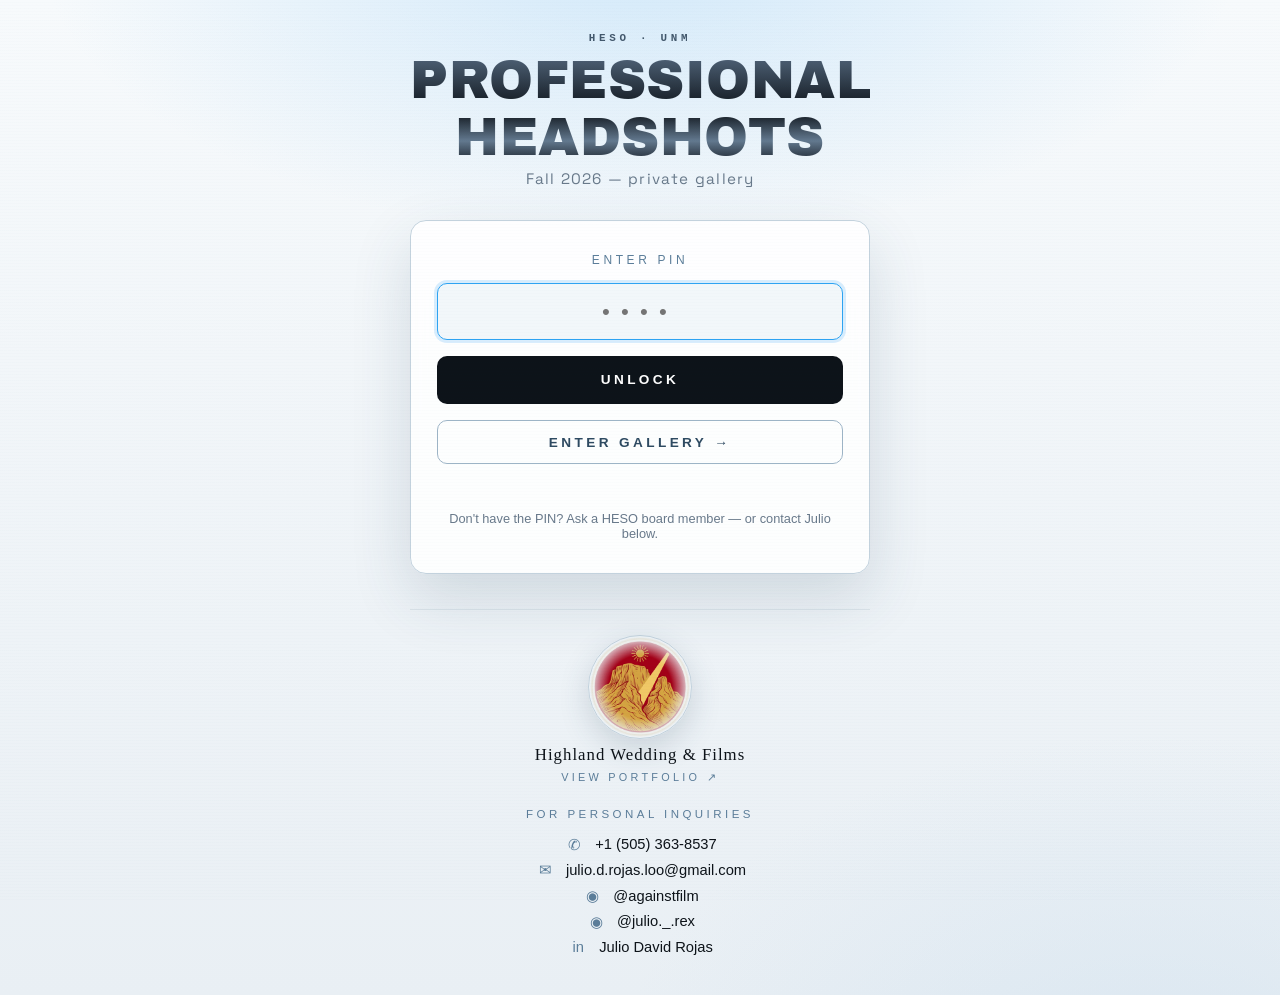
==== commit f6fb7078: "Suit versions in gallery + new link preview + subtler hero" ====
--- a/index.html
+++ b/index.html
@@ -14,13 +14,13 @@
 <meta property="og:title" content="HESO · UNM — Professional Headshots">
 <meta property="og:description" content="HESO UNM professional headshots — Fall 2026 private gallery. Photography by Julio David Rojas, Highland Wedding & Films.">
 <meta property="og:url" content="https://heso-headshots.pages.dev/">
-<meta property="og:image" content="https://heso-headshots.pages.dev/assets/og-preview.jpg">
+<meta property="og:image" content="https://heso-headshots.pages.dev/assets/og-preview.jpg?v=2">
 <meta property="og:image:width" content="1200">
 <meta property="og:image:height" content="630">
 <meta name="twitter:card" content="summary_large_image">
 <meta name="twitter:title" content="HESO · UNM — Professional Headshots">
 <meta name="twitter:description" content="HESO UNM professional headshots — Fall 2026 private gallery. Photography by Julio David Rojas, Highland Wedding & Films.">
-<meta name="twitter:image" content="https://heso-headshots.pages.dev/assets/og-preview.jpg">
+<meta name="twitter:image" content="https://heso-headshots.pages.dev/assets/og-preview.jpg?v=2">
 <meta name="robots" content="noindex, nofollow">
 <link rel="icon" href="/favicon.ico" sizes="any">
 <link rel="apple-touch-icon" href="assets/logo-badge.png">
--- a/styles.css
+++ b/styles.css
@@ -263,7 +263,7 @@
   color:var(--ink);
 }
 body::after{
-  opacity:.05;
+  opacity:.022;
   background:repeating-linear-gradient(0deg, rgba(70,110,140,.5) 0 1px, transparent 1px 3px);
 }
 ::selection{background:#0d1319;color:#bfe3ff}
@@ -437,3 +437,51 @@
   .roll-head{padding:2.4rem .2rem 1rem}
   .marquee{margin:0}
 }
+
+/* ============================================================
+   LISTING STRUCTURE — White Lies camera roll layout
+   staggered masonry, natural proportions, flat tag,
+   caption under each photo (kicker + name)
+   ============================================================ */
+.grid{display:block;columns:2;column-gap:14px}
+@media(min-width:700px){.grid{columns:3;column-gap:18px}}
+@media(min-width:1024px){.grid{columns:4;column-gap:20px}}
+.card{
+  display:block;break-inside:avoid;margin:0 0 24px;
+  background:transparent;border:none;border-radius:0;box-shadow:none;overflow:visible;
+}
+.card:hover{transform:none;box-shadow:none}
+.card img{aspect-ratio:auto;height:auto;border-radius:0;background:#e6edf2}
+.card .tnum{
+  top:0;left:0;border:none;border-radius:0;background:rgba(255,255,255,.94);
+  padding:.34rem .6rem;font-size:.62rem;letter-spacing:.16em;color:#0d1319;
+  backdrop-filter:none;
+}
+.card .cap{padding:.6rem 0 0;text-align:left}
+.card .cap-kicker{
+  font-family:ui-monospace,'SF Mono',Menlo,monospace;font-size:.6rem;
+  letter-spacing:.3em;color:#7d93a7;text-transform:uppercase;margin-bottom:.28rem;
+}
+.card .nm{
+  position:static;background:none;text-shadow:none;pointer-events:auto;
+  padding:0;font-size:1.02rem;font-weight:700;color:var(--ink);
+  letter-spacing:.01em;text-align:left;
+}
+.card.sel{outline-offset:3px}
+.card.is-hidden{outline-offset:3px}
+@media (max-width:699px){
+  .card{margin-bottom:20px}
+  .card .tnum{font-size:.58rem;padding:.28rem .5rem}
+  .card .nm{font-size:.92rem}
+}
+
+/* hero restraint — smaller + subtler (Julio, Oct 21) */
+.gallerypage header.hero{min-height:64svh;padding:3.2rem 1.2rem 2.6rem}
+.hero-strip{opacity:.26}
+.hero-strip::after{
+  background:linear-gradient(180deg,rgba(247,250,252,.84),rgba(247,250,252,.55) 42%,rgba(238,242,245,.96));
+}
+.gallerypage .hero h1{font-size:clamp(2.3rem,8vw,5rem)}
+@media (max-width:640px){
+  .gallerypage header.hero{min-height:58svh;padding:2.8rem 1rem 2.2rem}
+}
